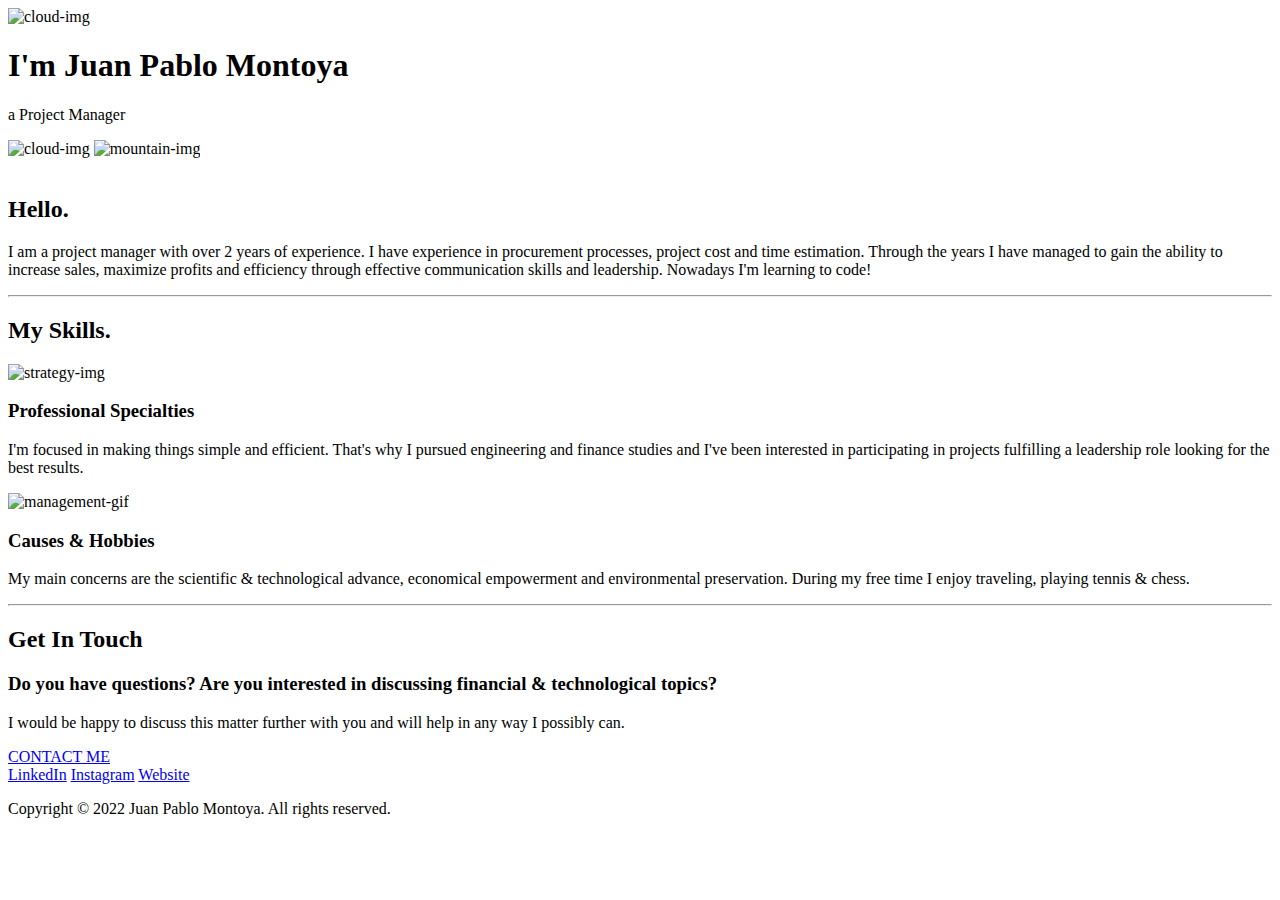
==== index.html @ 8eb5aad3 "Add files via upload" ====
<!DOCTYPE html>
<html lang="en" dir="ltr">

<head>
  <meta charset="utf-8">
  <title>Juan Pablo Montoya</title>
  <link rel="stylesheet" href="CSS/styless.css">
  <link rel="icon" href="favicon jp.ico">
  <link rel="preconnect" href="https://fonts.googleapis.com">
  <link rel="preconnect" href="https://fonts.gstatic.com" crossorigin>
  <link rel="preconnect" href="https://fonts.googleapis.com">
  <link rel="preconnect" href="https://fonts.gstatic.com" crossorigin>
  <link href="https://fonts.googleapis.com/css2?family=Architects+Daughter&family=Oxygen&display=swap" rel="stylesheet">
</head>

<body>
  <div class="top-container">
    <img class="top-cloud" src="images/cloud.png" alt="cloud-img">
    <h1> I'm Juan Pablo Montoya</h1>
    <p> a <span class="Business">Pro</span>ject Manager</p>
    <img class="bottom-cloud" src="images/cloud.png" alt="cloud-img">
    <img src="images/mountain.png" alt="mountain-img">
  </div>
  <div class="middle-container">
    <div class="profile">
      <img class="middle-container" src="images/Juan Pablo Montoya Finance and Engineering Professional profile picture.png" height="105px" alt="">
      <h2>Hello.</h2>
      <p class="intro">  I am a project manager with over 2 years of experience.
        I have experience in procurement processes, project cost and time estimation.
        Through the years I have managed to gain the ability to increase sales, maximize profits and  efficiency through effective communication skills and leadership. Nowadays I'm learning to code!</p>
    </div>
    <hr>
    <div class="skills">
      <h2>My Skills.</h2>
      <div class="skill-row">
        <img class="strategy-img" src="../images/management1.gif" alt="strategy-img" ; margin: 50px auto;>
        <h3>Professional Specialties</h3>
        <p class="management-skill-description"> I'm focused in making things simple and efficient. That's why I pursued engineering and finance studies and I've been interested in participating in projects fulfilling a leadership role looking for the best results.

        </p>
      </div>
      <div class="skill-row">
        <img class="management-img" src="../images/strategy.png" alt="management-gif"; margin: 50px auto;>

        <h3>Causes & Hobbies</h3>
        <p class="hobby-skill-description">My main concerns are the scientific & technological advance, economical empowerment and environmental preservation. During my free time I enjoy traveling, playing tennis & chess.</p>
      </div>
    </div>
    <hr>
    <div class="contact-me">
      <h2>Get In Touch</h2>


      <h3>Do you have questions?
        Are you interested in discussing financial & technological topics?</h3>
      <p> I would be happy to discuss this matter further with you and will help in any way I possibly can.  </p>
      <a class="btn" href="mailto:juanpmontoyae@gmail.com">CONTACT ME</a>
    </div>
  </div>


  <div class="bottom-container">
    <a class="footer-link" href="https://www.linkedin.com/in/juanpmontoyae/">LinkedIn</a>
    <a class="footer-link" href="https://www.instagram.com/getkooltured/">Instagram</a>
    <a class="footer-link" href="https://www.juanpablomontoya.com/">Website</a>
    <p class="copyright">Copyright © 2022 Juan Pablo Montoya. All rights reserved.</p>
  </div>

</body>

</html>
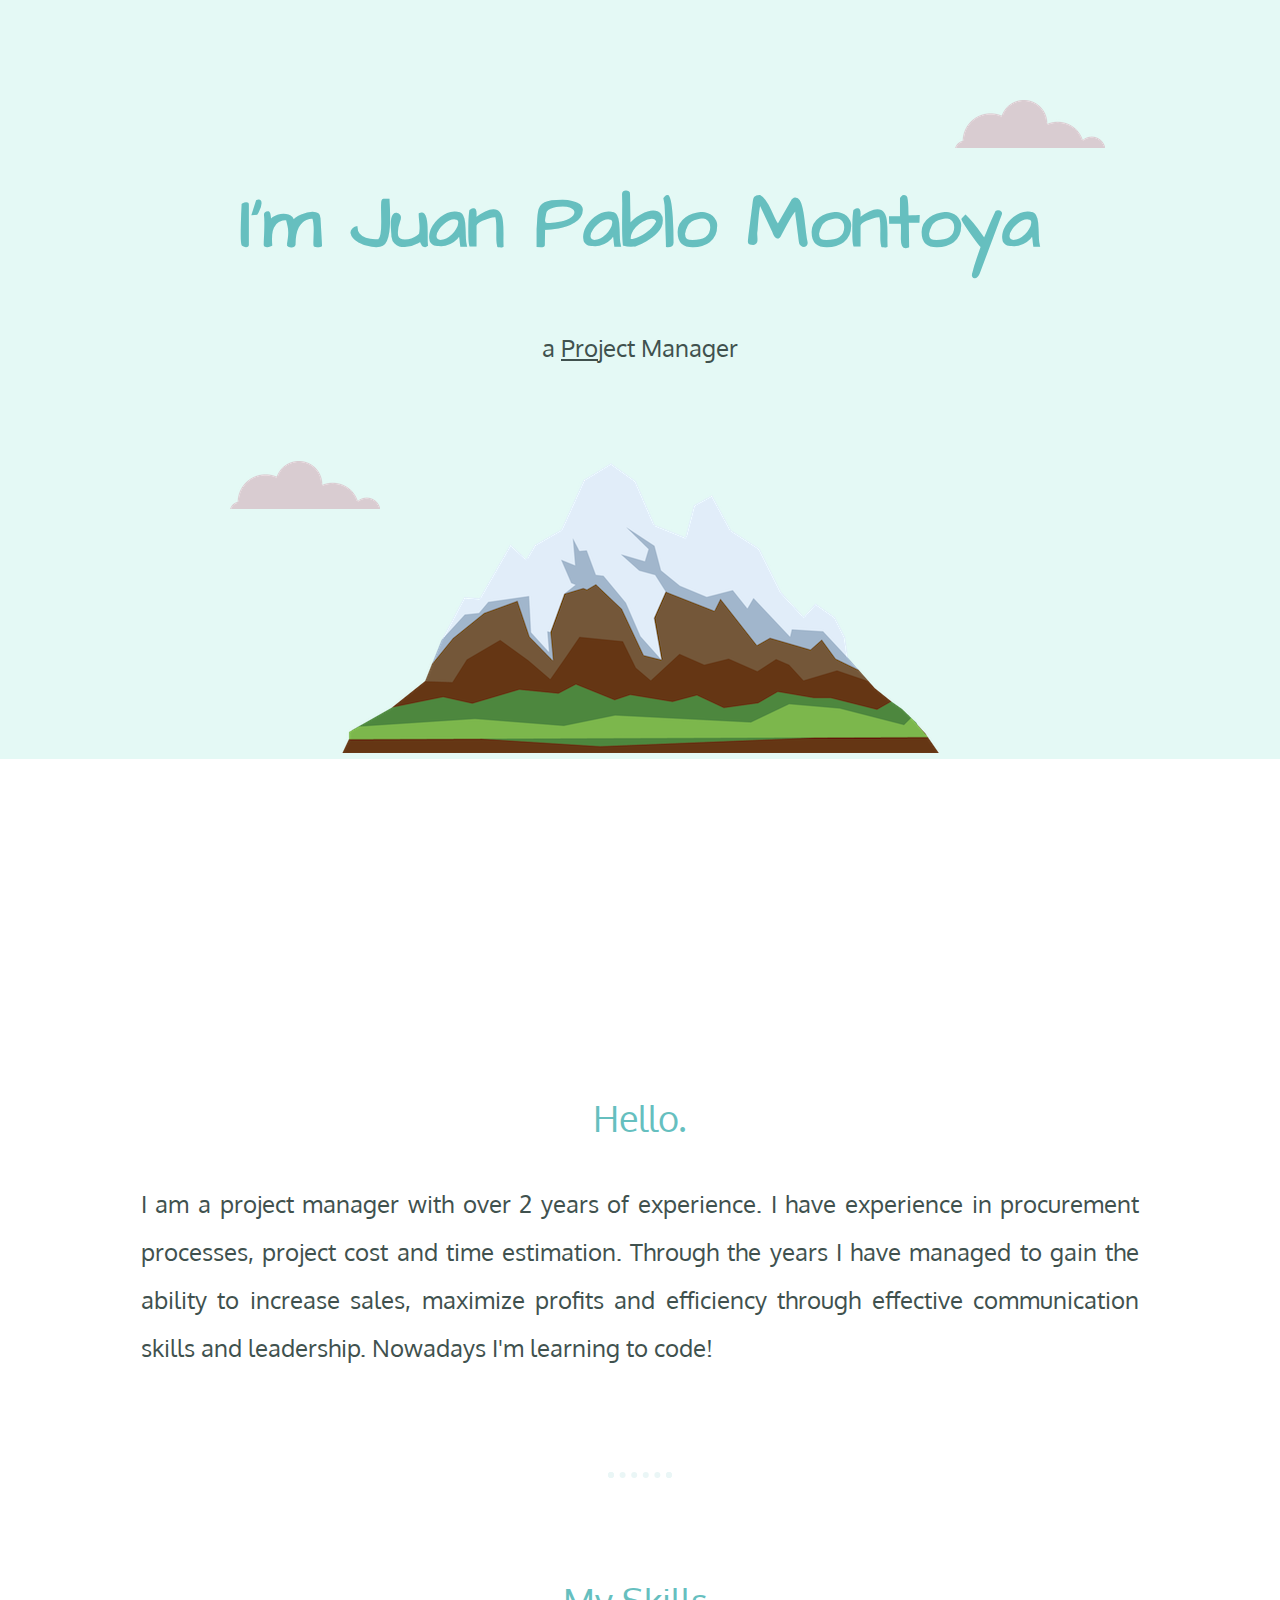
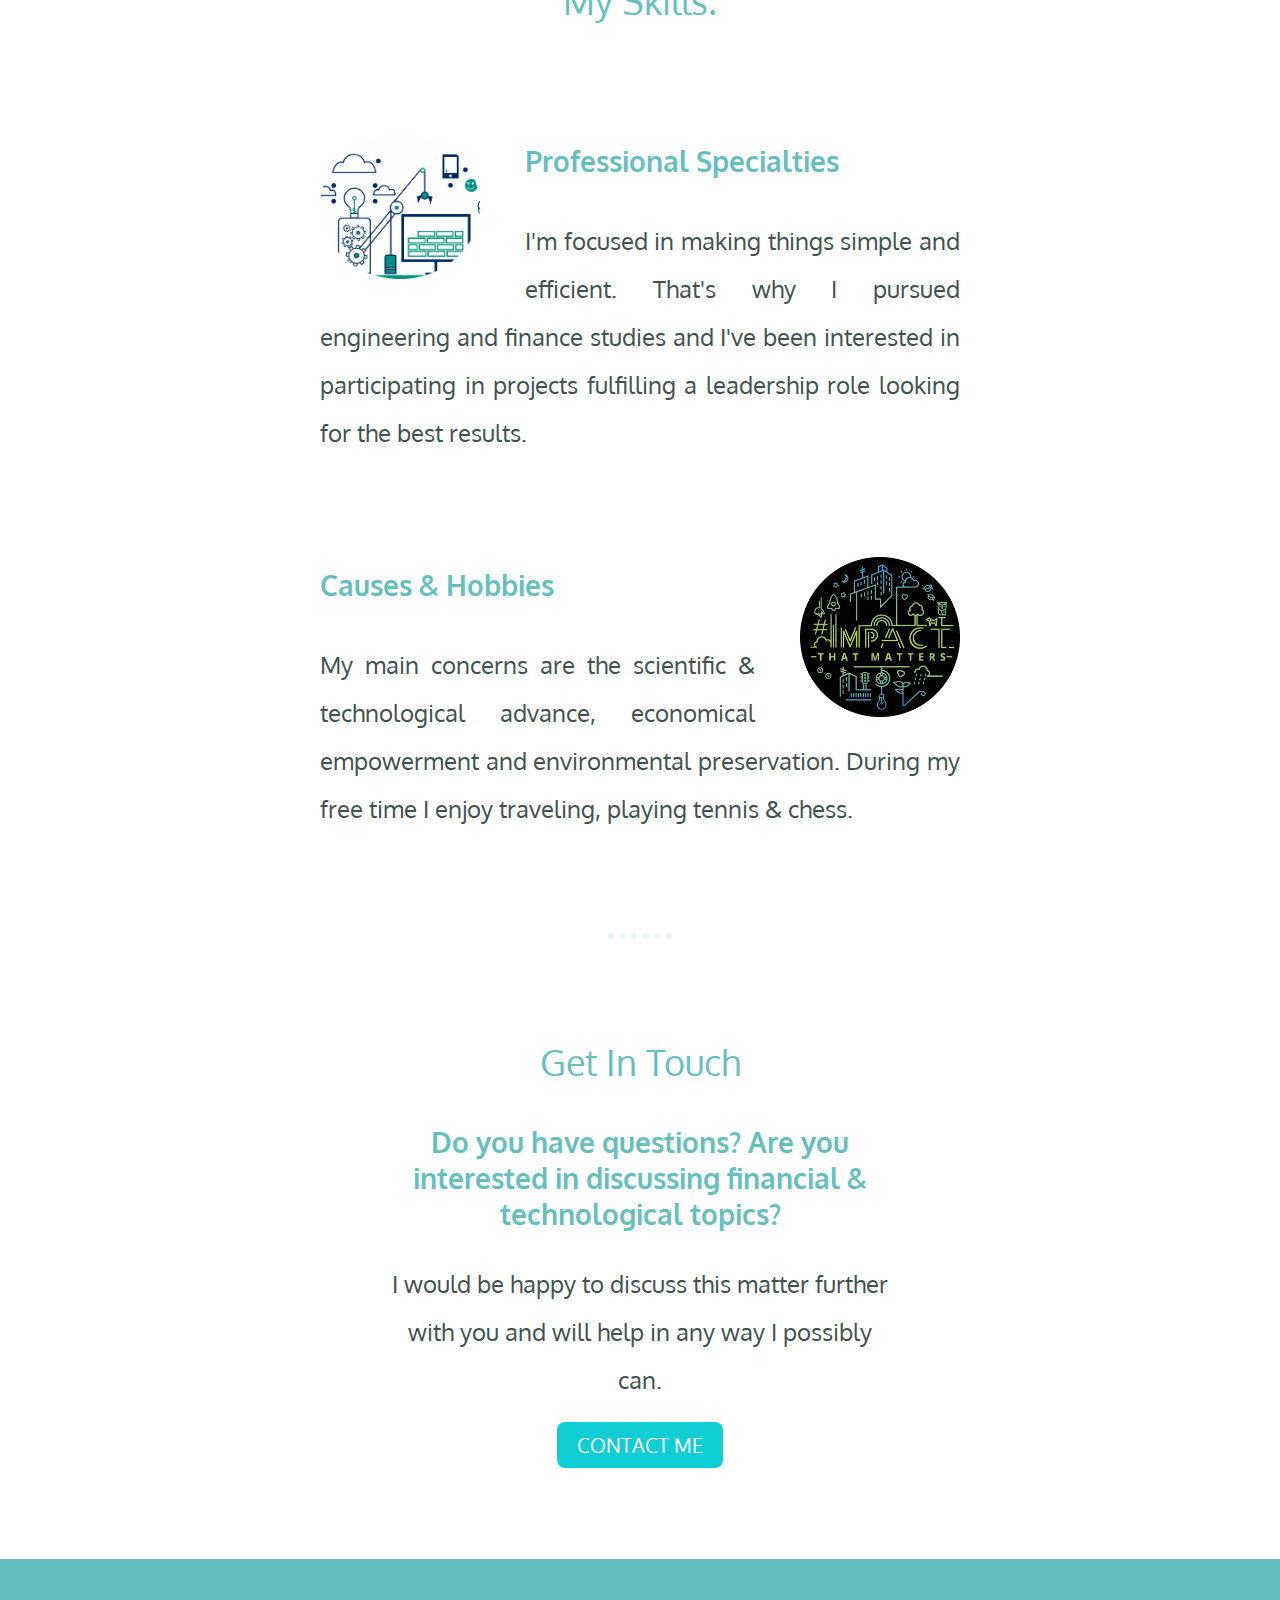
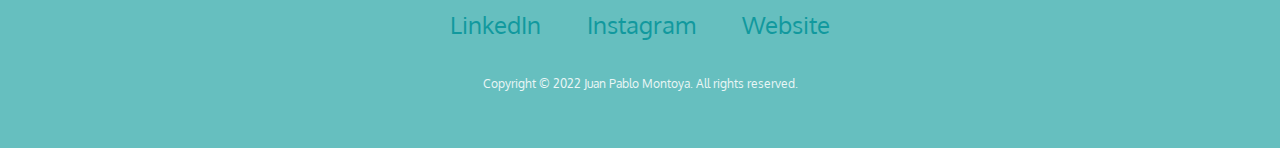
==== commit a1d6cd50: "Update index.html" ====
--- a/index.html
+++ b/index.html
@@ -4,7 +4,7 @@
 <head>
   <meta charset="utf-8">
   <title>Juan Pablo Montoya</title>
-  <link rel="stylesheet" href="CSS/styless.css">
+  <link rel="stylesheet" href="styless.css">
   <link rel="icon" href="favicon jp.ico">
   <link rel="preconnect" href="https://fonts.googleapis.com">
   <link rel="preconnect" href="https://fonts.gstatic.com" crossorigin>
@@ -15,15 +15,15 @@
 
 <body>
   <div class="top-container">
-    <img class="top-cloud" src="images/cloud.png" alt="cloud-img">
+    <img class="top-cloud" src="cloud.png" alt="cloud-img">
     <h1> I'm Juan Pablo Montoya</h1>
     <p> a <span class="Business">Pro</span>ject Manager</p>
-    <img class="bottom-cloud" src="images/cloud.png" alt="cloud-img">
-    <img src="images/mountain.png" alt="mountain-img">
+    <img class="bottom-cloud" src="cloud.png" alt="cloud-img">
+    <img src="mountain.png" alt="mountain-img">
   </div>
   <div class="middle-container">
     <div class="profile">
-      <img class="middle-container" src="images/Juan Pablo Montoya Finance and Engineering Professional profile picture.png" height="105px" alt="">
+      <img class="middle-container" src="Juan Pablo Montoya Finance and Engineering Professional profile picture.png" height="105px" alt="">
       <h2>Hello.</h2>
       <p class="intro">  I am a project manager with over 2 years of experience.
         I have experience in procurement processes, project cost and time estimation.
@@ -33,14 +33,14 @@
     <div class="skills">
       <h2>My Skills.</h2>
       <div class="skill-row">
-        <img class="strategy-img" src="../images/management1.gif" alt="strategy-img" ; margin: 50px auto;>
+        <img class="strategy-img" src="management1.gif" alt="strategy-img" ; margin: 50px auto;>
         <h3>Professional Specialties</h3>
         <p class="management-skill-description"> I'm focused in making things simple and efficient. That's why I pursued engineering and finance studies and I've been interested in participating in projects fulfilling a leadership role looking for the best results.
 
         </p>
       </div>
       <div class="skill-row">
-        <img class="management-img" src="../images/strategy.png" alt="management-gif"; margin: 50px auto;>
+        <img class="management-img" src="strategy.png" alt="management-gif"; margin: 50px auto;>
 
         <h3>Causes & Hobbies</h3>
         <p class="hobby-skill-description">My main concerns are the scientific & technological advance, economical empowerment and environmental preservation. During my free time I enjoy traveling, playing tennis & chess.</p>
--- a/styless.css
+++ b/styless.css
@@ -0,0 +1,143 @@
+body {
+  color: #40514E;
+  margin: 0;
+  text-align: center;
+  font-family: 'Oxygen', sans-serif;
+  font-size: 1.5em;
+}
+
+h1 {
+  color: #66BFBF;
+  font-size: 4.68rem;
+  line-height: 2;
+  margin: 50px auto 0 auto;
+  font-family: 'Architects Daughter', cursive;
+}
+
+h2 {
+  color: #66BFBF;
+  font-family: 'Oxygen', sans-serif;
+  font-weight: normal;
+  padding-bottom: 10px;
+}
+
+h3 {
+  color: #66BFBF;
+  font-family: 'Oxygen', sans-serif;
+}
+
+p {
+  line-height: 2;
+}
+
+hr {
+  border: dotted #EAF6F6 6px;
+  border-bottom: none;
+  width: 4%;
+  margin: 100px auto;
+}
+
+a {
+  color: #11999E;
+  font-family: 'Oxygen', sans-serif;
+  margin: 10px 20px;
+  text-decoration: none;
+}
+
+a:hover {
+  color: #EAF6F6;
+}
+
+.top-container {
+  background-color: #E4F9F5;
+  position: relative;
+  padding-top: 100px;
+}
+
+.middle-container {
+  margin: 100px 0;
+}
+
+.bottom-container {
+  background-color: #66BFBF;
+  padding: 50px 0 20px;
+}
+
+.Business {
+  text-decoration: underline;
+}
+
+.intro {
+  width: 78%;
+  text-align: justify;
+  margin: auto;
+}
+
+.bottom-cloud {
+  position: absolute;
+  left: 230px;
+  bottom: 250px;
+}
+
+.skill-row {
+  width: 50%;
+  margin: 100px auto 100px auto;
+  text-align: justify;
+  line-height: 2;
+}
+
+.top-cloud {
+  position: absolute;
+  right: 175px;
+  top: 45;
+}
+
+.management-img {
+  width: 25%;
+  float: right;
+  margin-left: 45px;
+}
+
+.strategy-img {
+  width: 25%;
+  float: left;
+  margin-right: 45px;
+}
+
+.contact-me {
+  width: 40%;
+  margin: 40px auto 60px;
+}
+
+.copyright {
+  color: #EAF6F6;
+  font-size: 0.75rem;
+  padding: 20px 0;
+}
+
+.btn {
+  background: #11CDD4;
+  background-image: -webkit-linear-gradient(top, #11CDD4, #1199E);
+  background-image: -moz-linear-gradient(top, #11CDD4, #1199E);
+  background-image: -ms-linear-gradient(top, #11CDD4, #1199E);
+  background-image: -o-linear-gradient(top, #11CDD4, #1199E);
+  background-image: linear-gradient(to bottom, #11CDD4, #1199E);
+  -webkit-border-radius: 8;
+  -moz-border-radius: 8;
+  border-radius: 8px;
+  font-family: 'Oxygen';
+  color: #ffffff;
+  font-size: 20px;
+  padding: 10px 20px 10px 20px;
+  text-decoration: none;
+}
+
+.btn:hover {
+  background: #30e3cb;
+  background-image: -webkit-linear-gradient(top, #30e3cb, #2bc4ad);
+  background-image: -moz-linear-gradient(top, #30e3cb, #2bc4ad);
+  background-image: -ms-linear-gradient(top, #30e3cb, #2bc4ad);
+  background-image: -o-linear-gradient(top, #30e3cb, #2bc4ad);
+  background-image: linear-gradient(to bottom, #30e3cb, #2bc4ad);
+  text-decoration: none;
+}
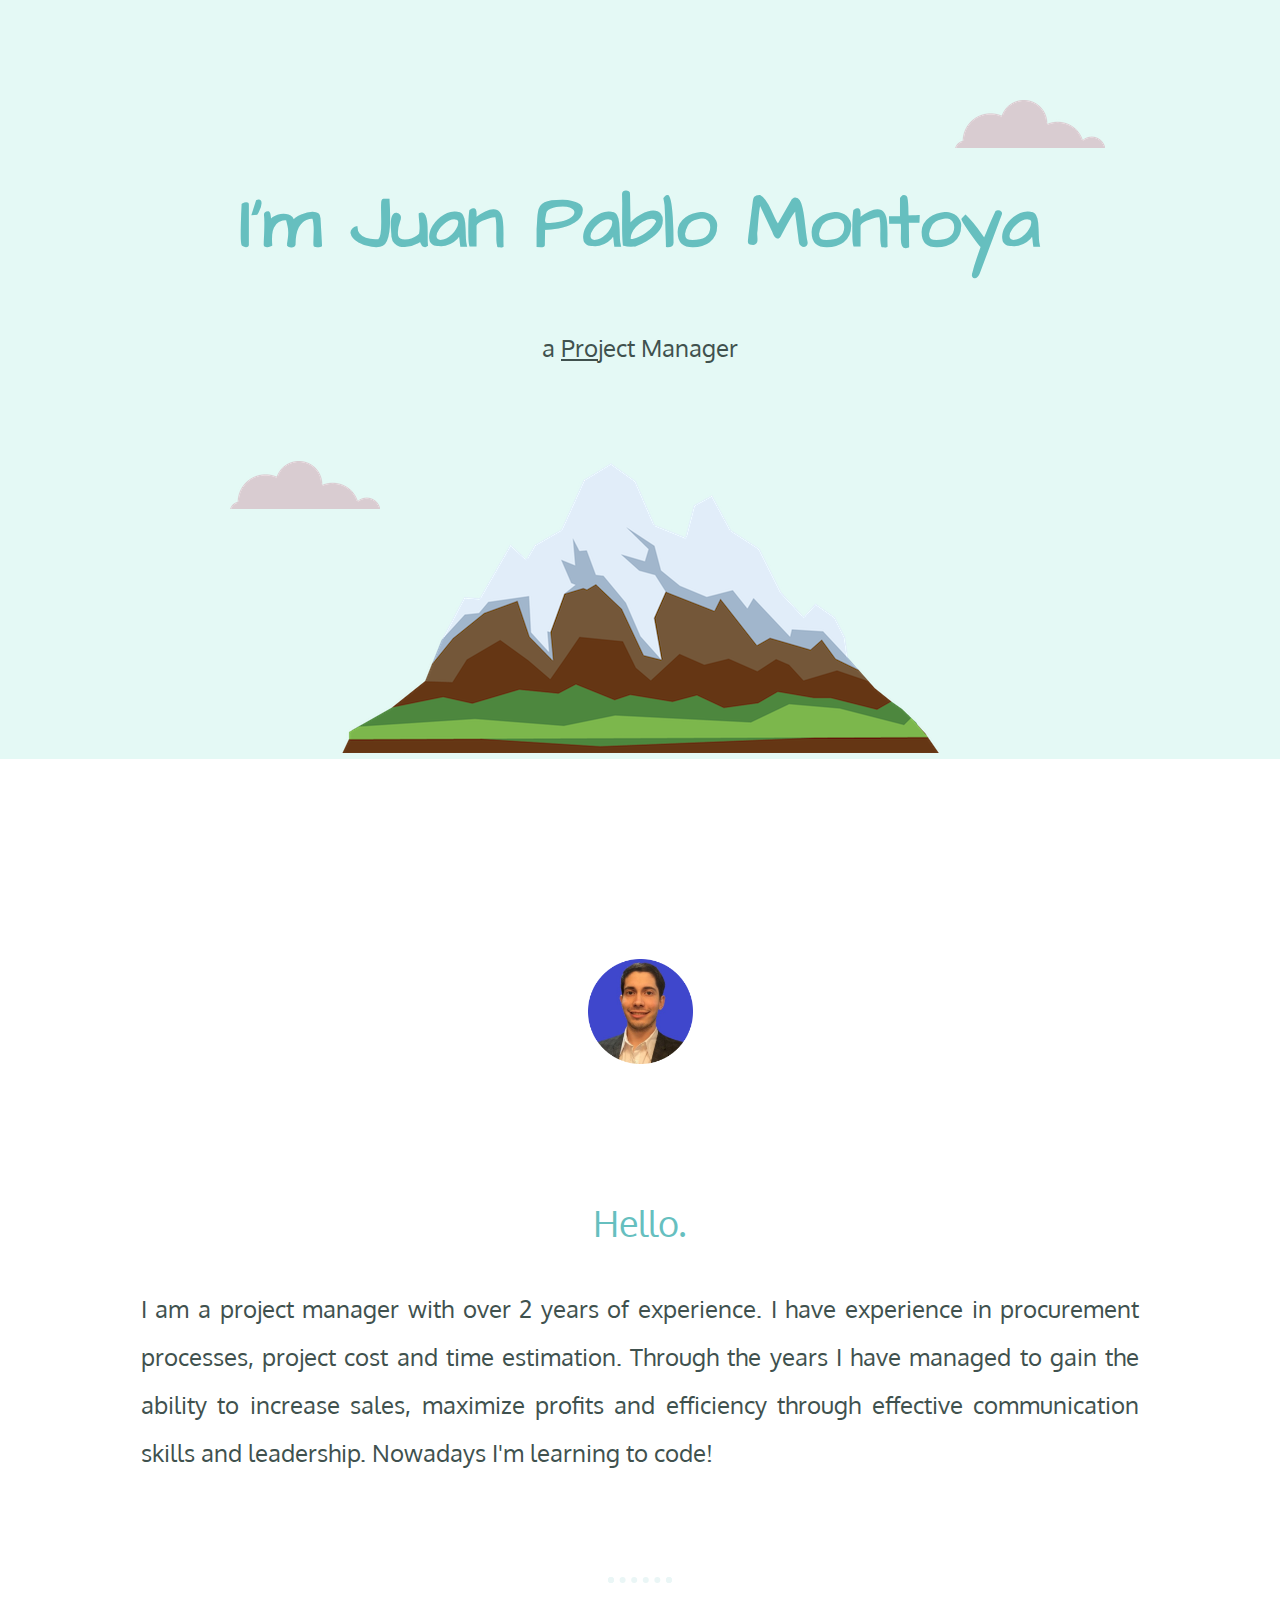
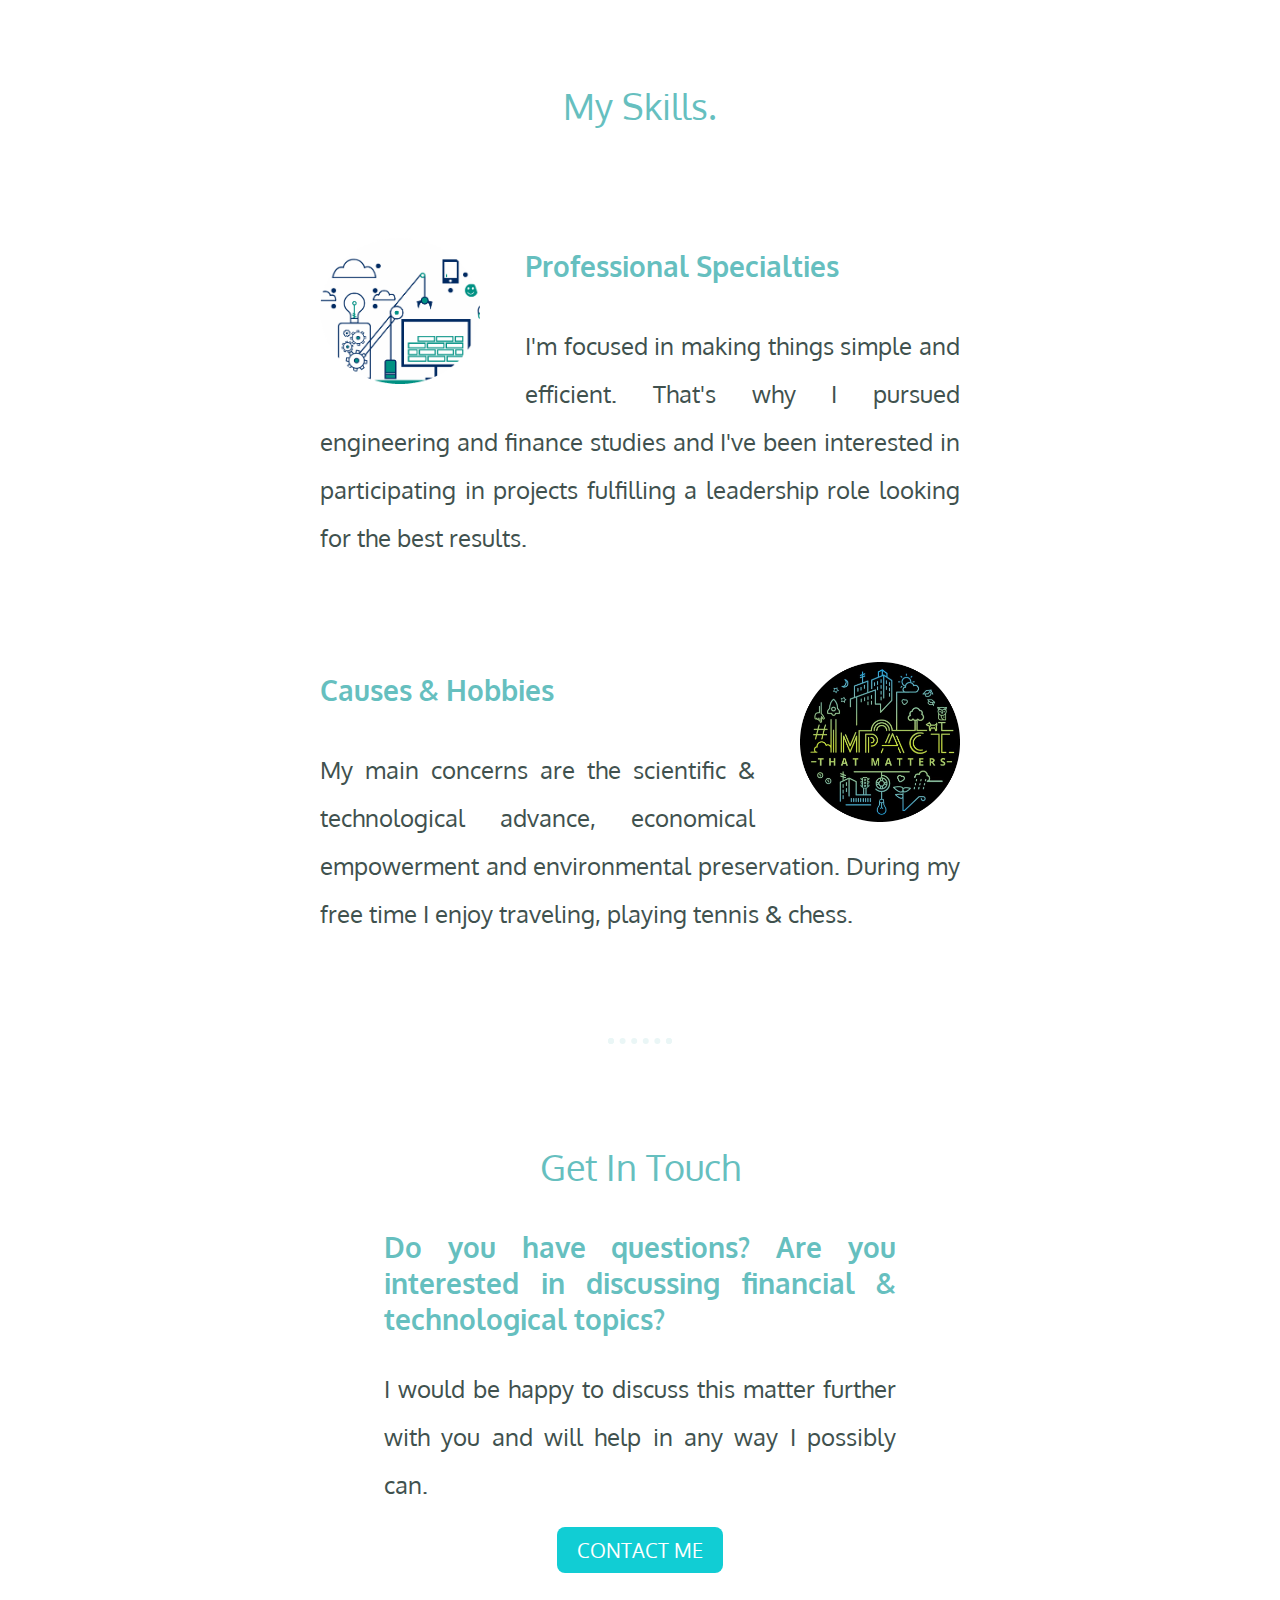
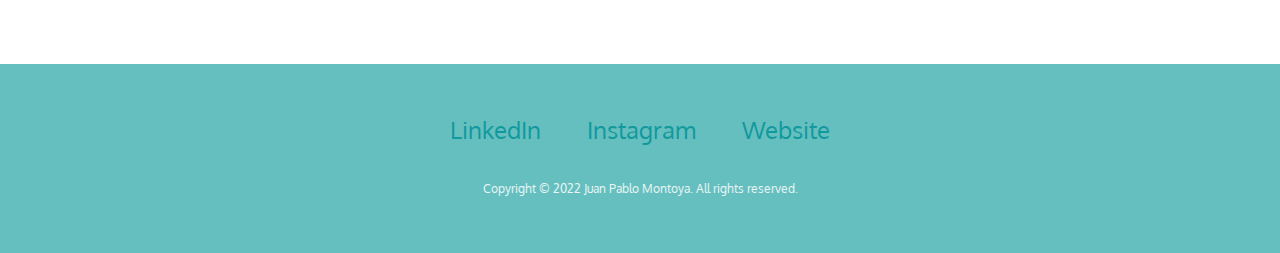
==== commit 808131aa: "Update index.html" ====
--- a/index.html
+++ b/index.html
@@ -42,7 +42,7 @@
       <div class="skill-row">
         <img class="management-img" src="strategy.png" alt="management-gif"; margin: 50px auto;>
 
-        <h3>Causes & Hobbies</h3>
+            <h3>Causes & Hobbies</h3>
         <p class="hobby-skill-description">My main concerns are the scientific & technological advance, economical empowerment and environmental preservation. During my free time I enjoy traveling, playing tennis & chess.</p>
       </div>
     </div>
@@ -51,9 +51,11 @@
       <h2>Get In Touch</h2>
 
 
-      <h3>Do you have questions?
+      <h3 class=hobbiess-cent>
+        Do you have questions?
+
         Are you interested in discussing financial & technological topics?</h3>
-      <p> I would be happy to discuss this matter further with you and will help in any way I possibly can.  </p>
+      <p class=hobbiess-cent> I would be happy to discuss this matter further with you and will help in any way I possibly can.  </p>
       <a class="btn" href="mailto:juanpmontoyae@gmail.com">CONTACT ME</a>
     </div>
   </div>
@@ -65,7 +67,3 @@
     <a class="footer-link" href="https://www.juanpablomontoya.com/">Website</a>
     <p class="copyright">Copyright © 2022 Juan Pablo Montoya. All rights reserved.</p>
   </div>
-
-</body>
-
-</html>
--- a/styless.css
+++ b/styless.css
@@ -73,6 +73,9 @@
   margin: auto;
 }
 
+.hobbiess-cent {
+  text-align: justify;
+}
 .bottom-cloud {
   position: absolute;
   left: 230px;
@@ -107,7 +110,7 @@
 .contact-me {
   width: 40%;
   margin: 40px auto 60px;
-}
+  }
 
 .copyright {
   color: #EAF6F6;
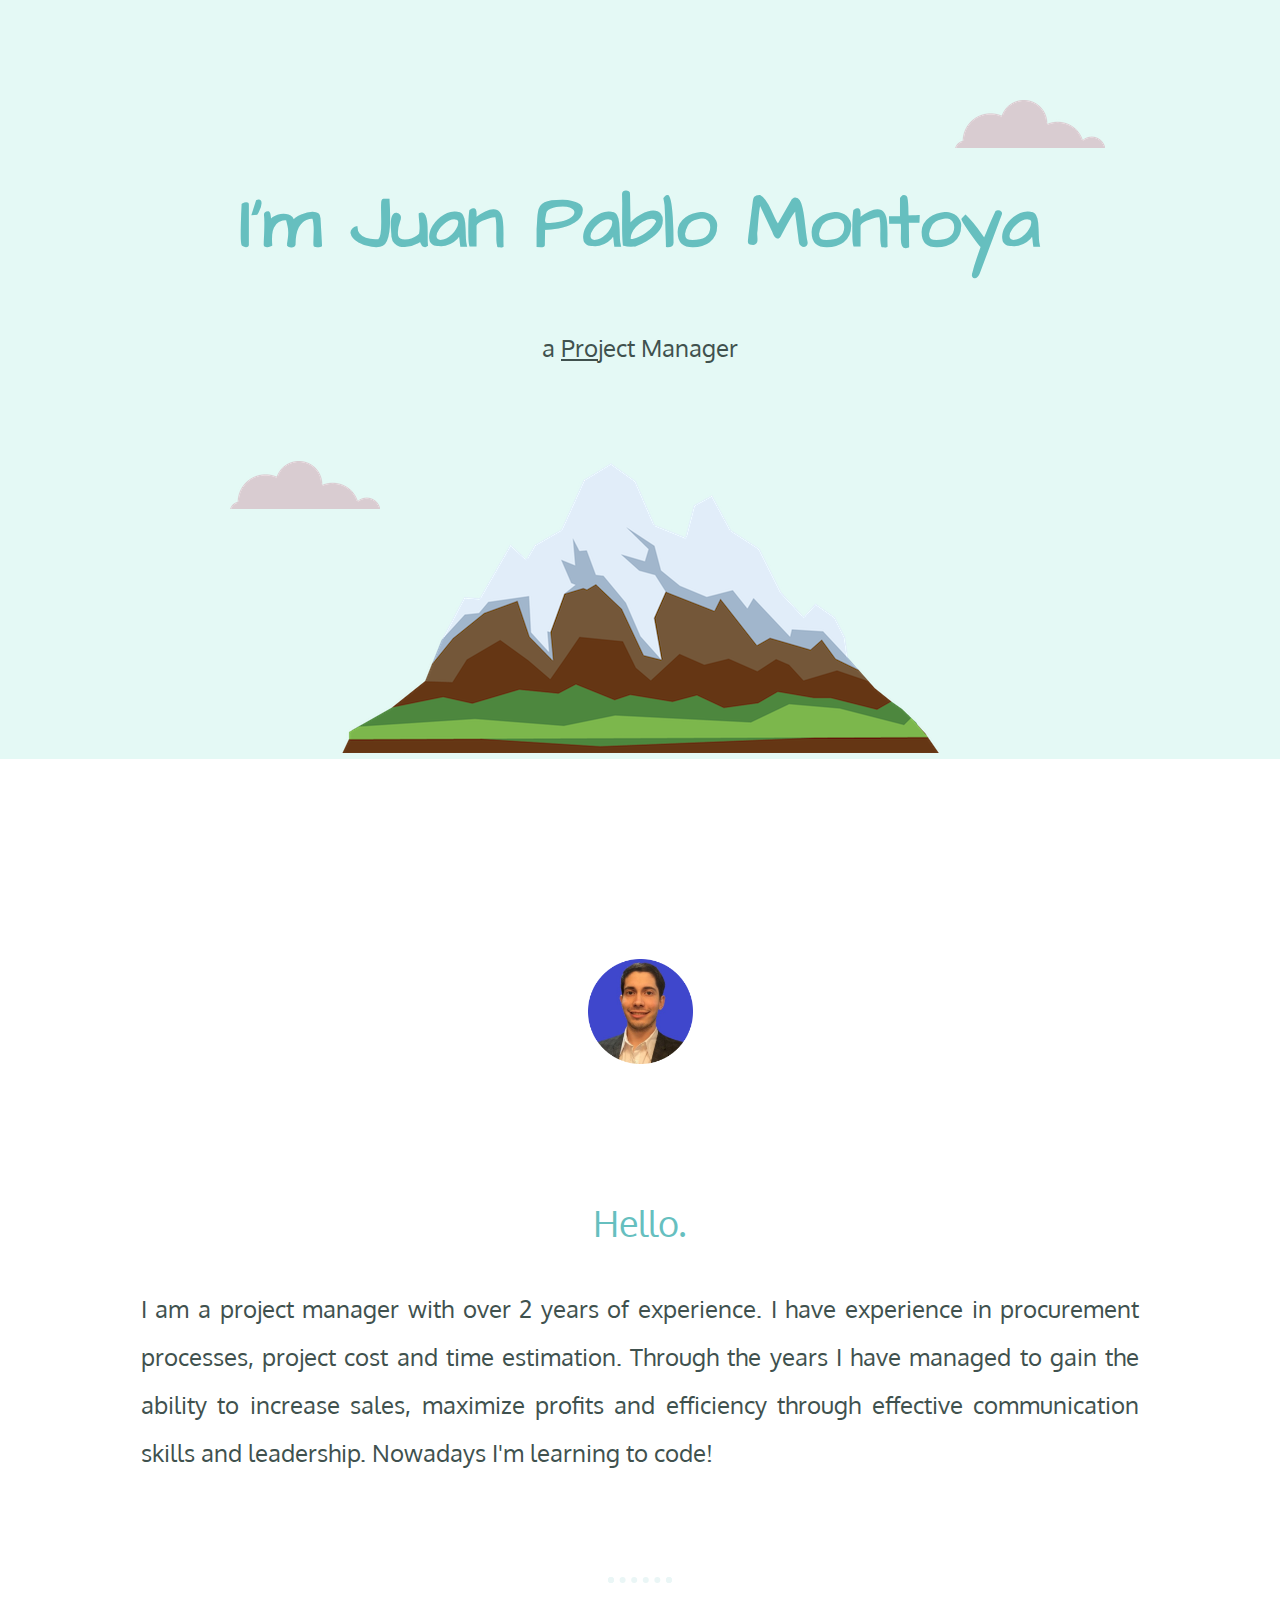
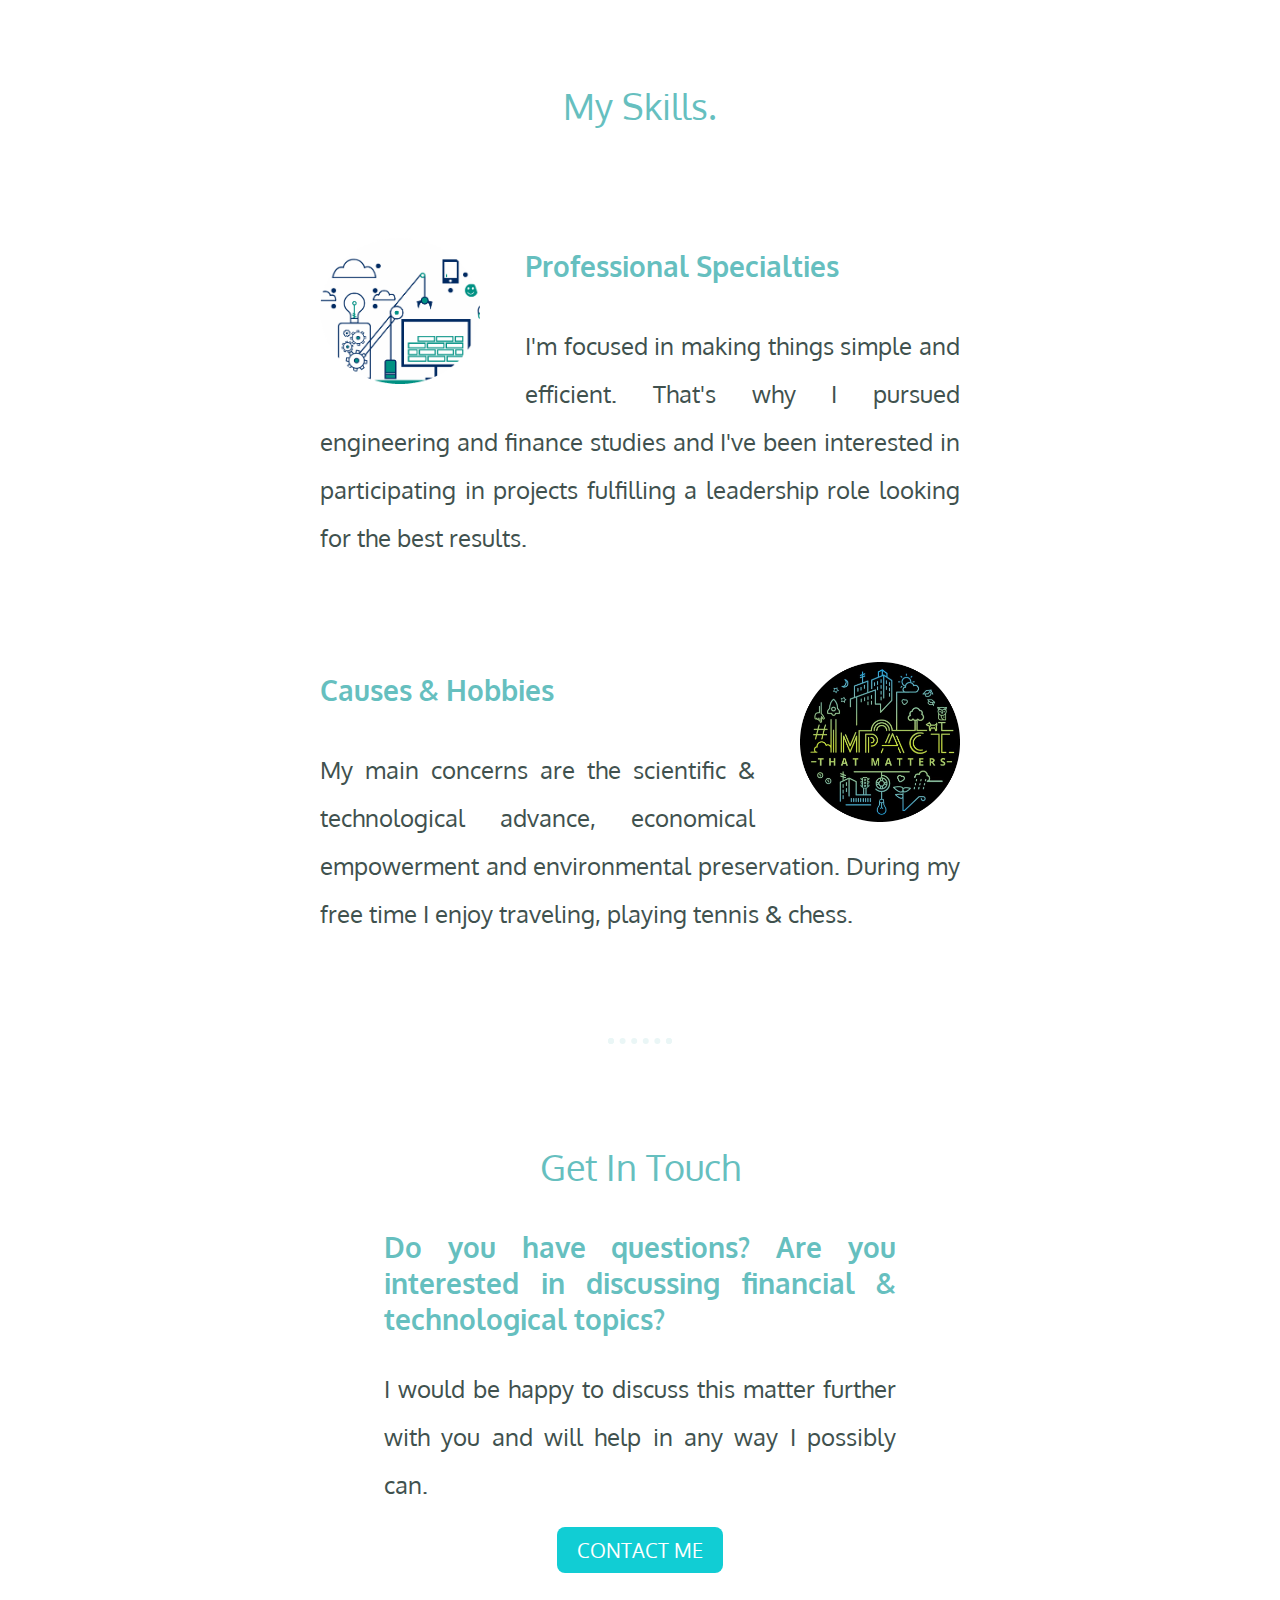
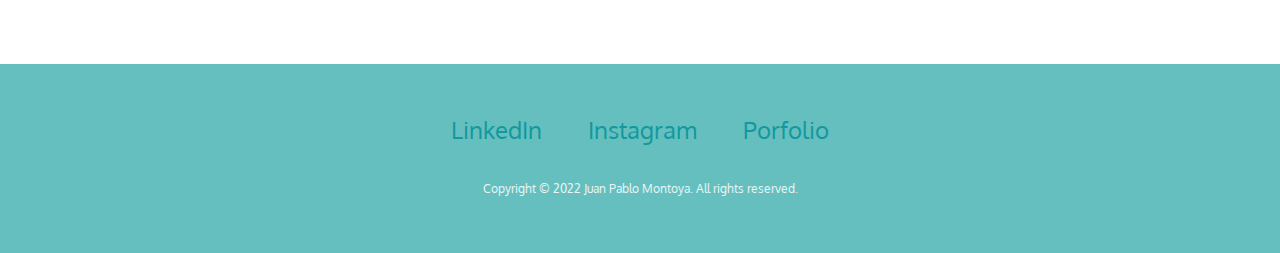
==== commit 5e90480a: "Update index.html" ====
--- a/index.html
+++ b/index.html
@@ -64,6 +64,6 @@
   <div class="bottom-container">
     <a class="footer-link" href="https://www.linkedin.com/in/juanpmontoyae/">LinkedIn</a>
     <a class="footer-link" href="https://www.instagram.com/getkooltured/">Instagram</a>
-    <a class="footer-link" href="https://www.juanpablomontoya.com/">Website</a>
+        <a class="footer-link" href="Portfolio.html">Porfolio</a>
     <p class="copyright">Copyright © 2022 Juan Pablo Montoya. All rights reserved.</p>
   </div>
